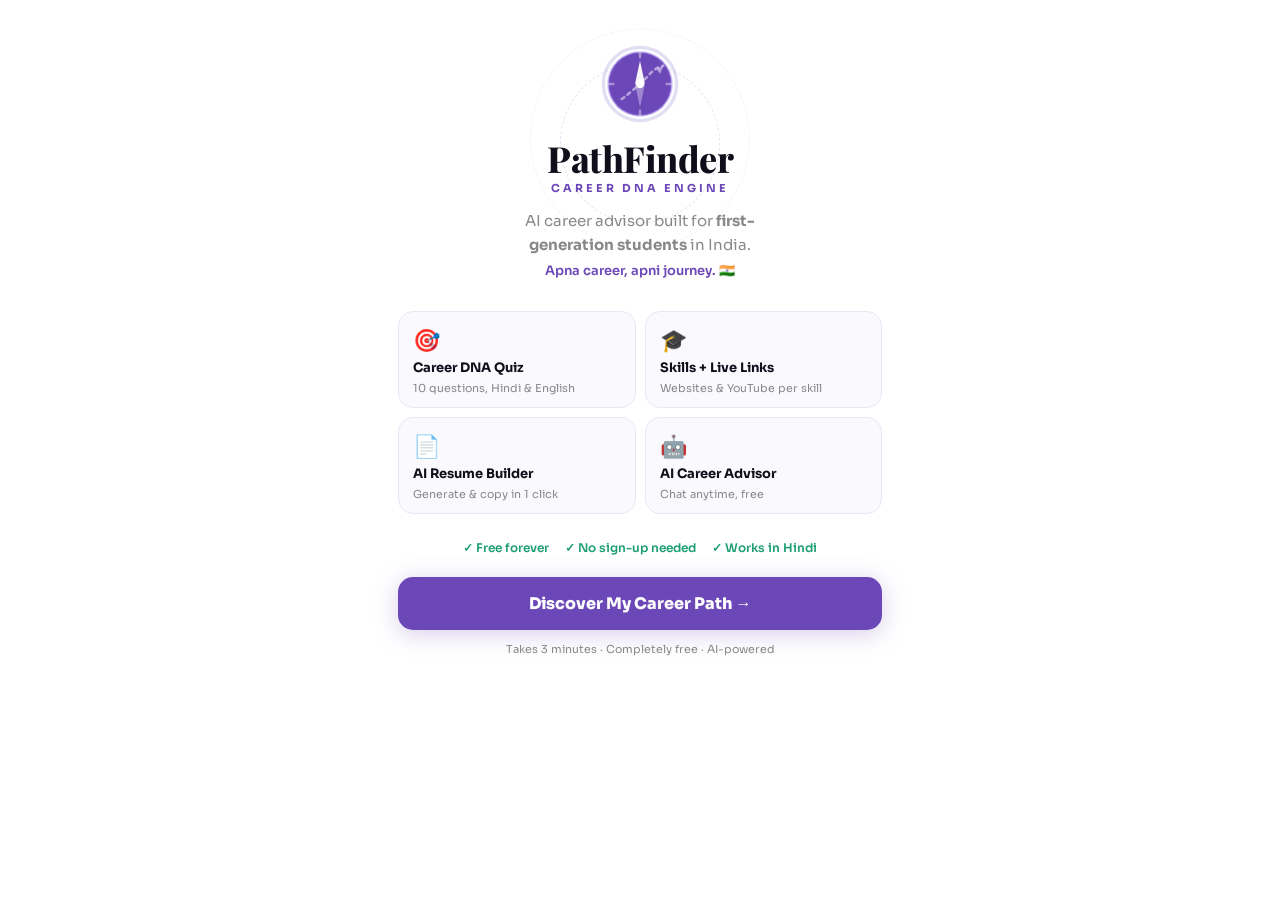
==== index.html @ ec202cc6 "Add files via upload" ====
<!DOCTYPE html>
<html lang="en">
<head>

  <meta charset="UTF-8"/>
  <meta name="viewport" content="width=device-width, initial-scale=1.0, maximum-scale=1.0"/>
  <meta name="theme-color" content="#6C47B8"/>
  <meta name="description" content="PathFinder — Free AI career advisor for first-generation college students in India. Discover your career path, build your resume, and get personalised guidance."/>
  <meta name="keywords" content="career guidance India, first generation students, career advisor, job finder India, resume builder"/>
  <meta name="author" content="Sreenivas Eerla"/>

  <!-- Open Graph (WhatsApp / Social preview) -->
  <meta property="og:title"       content="PathFinder — Career DNA Engine"/>
  <meta property="og:description" content="Free AI career advisor for first-generation students in India. Apna career, apni journey."/>
  <meta property="og:type"        content="website"/>
  <meta property="og:url"         content="https://eerlasreenivas.github.io/pathfinder"/>

  <title>PathFinder — Career DNA Engine</title>

  <!-- Google Fonts -->
  <link rel="preconnect" href="https://fonts.googleapis.com"/>
  <link rel="preconnect" href="https://fonts.gstatic.com" crossorigin/>
  <link href="https://fonts.googleapis.com/css2?family=Playfair+Display:wght@700;800&family=Sora:wght@400;600;700;800&display=swap" rel="stylesheet"/>

  <!-- PathFinder Stylesheet -->
  <link rel="stylesheet" href="styles.css"/>

</head>
<body>

<!-- ══════════════════════════════════════════════════════
     SPLASH / LANDING SCREEN
════════════════════════════════════════════════════════ -->
<div id="splash" class="screen active">
  <div class="splash-hero">
    <div class="splash-orbit-1"></div>
    <div class="splash-orbit-2"></div>

    <!-- Logo mark (SVG compass) -->
    <div class="splash-logo-wrap">
      <svg width="80" height="80" viewBox="0 0 48 48" fill="none" aria-label="PathFinder Logo">
        <circle cx="24" cy="24" r="22" stroke="#6C47B8" stroke-width="2" opacity="0.18"/>
        <circle cx="24" cy="24" r="19" fill="#6C47B8"/>
        <circle cx="24" cy="24" r="19" stroke="#9B7DE8" stroke-width="1.5" opacity="0.4"/>
        <polygon points="24,10 27,24 24,22 21,24" fill="white" opacity="0.95"/>
        <polygon points="24,38 21,24 24,26 27,24" fill="white" opacity="0.35"/>
        <circle cx="24" cy="24" r="2.5" fill="white"/>
        <line x1="24" y1="5"  x2="24" y2="8"  stroke="white" stroke-width="1.5" stroke-linecap="round" opacity="0.4"/>
        <line x1="24" y1="40" x2="24" y2="43" stroke="white" stroke-width="1.5" stroke-linecap="round" opacity="0.4"/>
        <line x1="5"  y1="24" x2="8"  y2="24" stroke="white" stroke-width="1.5" stroke-linecap="round" opacity="0.4"/>
        <line x1="40" y1="24" x2="43" y2="24" stroke="white" stroke-width="1.5" stroke-linecap="round" opacity="0.4"/>
        <path d="M 13 33 Q 20 28 28 20 Q 33 14 38 13" stroke="white" stroke-width="1.5"
              stroke-linecap="round" fill="none" opacity="0.5" stroke-dasharray="2 2.5"/>
        <polygon points="38,13 34,15 36,18" fill="white" opacity="0.5"/>
      </svg>
    </div>

    <h1 class="wordmark">PathFinder</h1>
    <div class="splash-subtitle">CAREER DNA ENGINE</div>
    <p class="splash-tagline">
      AI career advisor built for <strong>first-generation students</strong> in India.
    </p>
    <p class="splash-hindi">Apna career, apni journey. 🇮🇳</p>
  </div>

  <!-- Feature grid -->
  <div class="feature-grid">
    <div class="feature-card">
      <span class="icon">🎯</span>
      <span class="title">Career DNA Quiz</span>
      <span class="desc">10 questions, Hindi &amp; English</span>
    </div>
    <div class="feature-card">
      <span class="icon">🎓</span>
      <span class="title">Skills + Live Links</span>
      <span class="desc">Websites &amp; YouTube per skill</span>
    </div>
    <div class="feature-card">
      <span class="icon">📄</span>
      <span class="title">AI Resume Builder</span>
      <span class="desc">Generate &amp; copy in 1 click</span>
    </div>
    <div class="feature-card">
      <span class="icon">🤖</span>
      <span class="title">AI Career Advisor</span>
      <span class="desc">Chat anytime, free</span>
    </div>
  </div>

  <!-- Trust badges -->
  <div class="trust-row">
    <span class="trust-badge">✓ Free forever</span>
    <span class="trust-badge">✓ No sign-up needed</span>
    <span class="trust-badge">✓ Works in Hindi</span>
  </div>

  <!-- CTA -->
  <button class="cta-btn" onclick="showScreen('quiz')">
    Discover My Career Path →
  </button>
  <p class="cta-note">Takes 3 minutes · Completely free · AI-powered</p>
</div>


<!-- ══════════════════════════════════════════════════════
     QUIZ SCREEN
════════════════════════════════════════════════════════ -->
<div id="quiz" class="screen">
  <div class="quiz-header">
    <div class="quiz-header-row">
      <!-- Mini logo in quiz header -->
      <div class="quiz-logo-row">
        <svg width="28" height="28" viewBox="0 0 48 48" fill="none" aria-hidden="true">
          <circle cx="24" cy="24" r="19" fill="#6C47B8"/>
          <polygon points="24,10 27,24 24,22 21,24" fill="white" opacity="0.95"/>
          <polygon points="24,38 21,24 24,26 27,24" fill="white" opacity="0.35"/>
          <circle cx="24" cy="24" r="2.5" fill="white"/>
        </svg>
        <span class="quiz-logo-text">PathFinder</span>
      </div>
      <span id="q-counter" class="quiz-counter">1 / 10</span>
    </div>
    <!-- Progress bar -->
    <div class="progress-track">
      <div id="q-progress" class="progress-fill"></div>
    </div>
  </div>

  <div id="q-label" class="q-label">QUESTION 1</div>
  <div id="q-text"  class="q-text"></div>
  <div id="q-input" class="q-input-wrap"></div>
  <div id="q-error" class="q-error"></div>

  <div class="quiz-nav">
    <button id="q-back" class="btn-back" onclick="quizBack()" style="display:none;">←</button>
    <button id="q-next" class="btn-next" onclick="quizNext()">Next →</button>
  </div>
</div>


<!-- ══════════════════════════════════════════════════════
     LOADING SCREEN
════════════════════════════════════════════════════════ -->
<div id="loading" class="screen">
  <!-- Logo mark -->
  <div style="display:flex;justify-content:center;margin-bottom:16px;">
    <svg width="64" height="64" viewBox="0 0 48 48" fill="none" aria-label="PathFinder">
      <circle cx="24" cy="24" r="22" stroke="#6C47B8" stroke-width="2" opacity="0.18"/>
      <circle cx="24" cy="24" r="19" fill="#6C47B8"/>
      <polygon points="24,10 27,24 24,22 21,24" fill="white" opacity="0.95"/>
      <polygon points="24,38 21,24 24,26 27,24" fill="white" opacity="0.35"/>
      <circle cx="24" cy="24" r="2.5" fill="white"/>
    </svg>
  </div>
  <div class="loading-title">Analysing your Career DNA…</div>
  <p class="loading-sub">Mapping your profile across thousands of career trajectories in India.</p>
  <div class="spinner">
    <div class="dot"></div>
    <div class="dot"></div>
    <div class="dot"></div>
  </div>
</div>


<!-- ══════════════════════════════════════════════════════
     RESULTS SCREEN
════════════════════════════════════════════════════════ -->
<div id="results" class="screen">

  <!-- Results header with logo -->
  <div class="results-header">
    <div class="results-logo-row">
      <svg width="36" height="36" viewBox="0 0 48 48" fill="none" aria-hidden="true">
        <circle cx="24" cy="24" r="19" fill="#6C47B8"/>
        <polygon points="24,10 27,24 24,22 21,24" fill="white" opacity="0.95"/>
        <polygon points="24,38 21,24 24,26 27,24" fill="white" opacity="0.35"/>
        <circle cx="24" cy="24" r="2.5" fill="white"/>
      </svg>
      <div>
        <div style="font-size:18px;font-weight:800;font-family:var(--serif);color:var(--dark);">PathFinder</div>
        <div style="font-size:9px;font-weight:600;color:var(--muted);letter-spacing:0.8px;">CAREER DNA ENGINE</div>
      </div>
    </div>
    <div class="results-title">Your Career DNA Results</div>
    <p class="results-sub">3 personalised paths · skills with links · resume builder · AI advisor</p>
  </div>

  <!-- Path selector pills (JS-rendered) -->
  <div id="path-pills" class="path-pills"></div>

  <!-- Score overview cards (JS-rendered) -->
  <div id="score-grid" class="score-grid"></div>

  <!-- Tab navigation -->
  <div class="tabs" id="main-tabs">
    <button class="tab-btn active" onclick="switchTab('main',    this)">⭐ Main Path</button>
    <button class="tab-btn"        onclick="switchTab('roadmap', this)">🗺️ Roadmap</button>
    <button class="tab-btn"        onclick="switchTab('skills',  this)">🎯 Skills</button>
    <button class="tab-btn"        onclick="switchTab('resume',  this)">📄 Resume</button>
    <button class="tab-btn"        onclick="switchTab('chat',    this)">🤖 Advisor</button>
  </div>

  <!-- Tab content panels (JS-rendered) -->
  <div id="tab-main"></div>
  <div id="tab-roadmap" style="display:none;"></div>
  <div id="tab-skills"  style="display:none;"></div>
  <div id="tab-resume"  style="display:none;"></div>
  <div id="tab-chat"    style="display:none;"></div>

  <!-- Reset button -->
  <button class="btn-reset" onclick="resetApp()">← Start Over</button>

</div><!-- /#results -->


<!-- PathFinder Application Logic -->
<script src="app.js"></script>

</body>
</html>
---- styles.css ----
/* ═══════════════════════════════════════════════════════
   PathFinder — Career DNA Engine
   styles.css
   Author: Sreenivas Eerla (EERLASREENIVAS)
   GitHub: https://github.com/EERLASREENIVAS/pathfinder
═══════════════════════════════════════════════════════ */

/* ── CSS Variables ──────────────────────────────────── */
:root {
  --purple:  #6C47B8;
  --purpleL: #EDE8FA;
  --purpleM: #9B7DE8;
  --teal:    #1D9E75;
  --tealL:   #E0F7F0;
  --coral:   #D95C2D;
  --coralL:  #FDF0EB;
  --amber:   #C47F17;
  --amberL:  #FEF3DC;
  --dark:    #0F0E1A;
  --muted:   #888888;
  --border:  #EAE6F4;
  --font:    'Sora', sans-serif;
  --serif:   'Playfair Display', serif;
}

/* ── Reset & Base ───────────────────────────────────── */
*, *::before, *::after {
  box-sizing: border-box;
  margin: 0;
  padding: 0;
  -webkit-tap-highlight-color: transparent;
}

body {
  font-family: var(--font);
  background: #ffffff;
  color: var(--dark);
  min-height: 100vh;
  -webkit-font-smoothing: antialiased;
}

a {
  text-decoration: none;
}

button {
  font-family: var(--font);
  cursor: pointer;
  border: none;
  outline: none;
}

button:active {
  transform: scale(0.97);
}

input,
textarea,
select {
  font-family: var(--font);
  outline: none;
  border: 1.5px solid var(--border);
  border-radius: 12px;
  padding: 11px 14px;
  font-size: 14px;
  width: 100%;
  color: var(--dark);
  background: #ffffff;
  transition: border-color 0.2s;
}

input:focus,
textarea:focus {
  border-color: var(--purple);
}

/* ── Scrollbar ──────────────────────────────────────── */
::-webkit-scrollbar {
  width: 4px;
  height: 4px;
}
::-webkit-scrollbar-track {
  background: transparent;
}
::-webkit-scrollbar-thumb {
  background: #D0CAE8;
  border-radius: 99px;
}

/* ── Animations ─────────────────────────────────────── */
@keyframes bounce {
  0%, 100% { transform: translateY(0); }
  50%       { transform: translateY(-10px); }
}

@keyframes fadeUp {
  from { opacity: 0; transform: translateY(16px); }
  to   { opacity: 1; transform: translateY(0); }
}

@keyframes spin {
  from { transform: rotate(0deg); }
  to   { transform: rotate(360deg); }
}

/* ── Screen Manager ─────────────────────────────────── */
.screen {
  display: none;
  animation: fadeUp 0.45s ease both;
}
.screen.active {
  display: block;
}

/* ── Splash Screen ──────────────────────────────────── */
#splash {
  max-width: 520px;
  margin: 0 auto;
  padding: 0 18px 60px;
}

.splash-hero {
  text-align: center;
  padding: 44px 0 32px;
  position: relative;
}

.splash-orbit-1 {
  position: absolute;
  top: 50%;
  left: 50%;
  transform: translate(-50%, -58%);
  width: 160px;
  height: 160px;
  border-radius: 50%;
  border: 1px dashed rgba(108, 71, 184, 0.16);
  pointer-events: none;
}

.splash-orbit-2 {
  position: absolute;
  top: 50%;
  left: 50%;
  transform: translate(-50%, -58%);
  width: 220px;
  height: 220px;
  border-radius: 50%;
  border: 1px dashed rgba(108, 71, 184, 0.08);
  pointer-events: none;
}

.splash-logo-wrap {
  display: flex;
  justify-content: center;
  margin-bottom: 16px;
}

.wordmark {
  font-size: 36px;
  font-weight: 800;
  font-family: var(--serif);
  color: var(--dark);
  letter-spacing: -0.5px;
  line-height: 1;
  margin-bottom: 5px;
}

.splash-subtitle {
  font-size: 11px;
  font-weight: 700;
  color: var(--purple);
  letter-spacing: 3px;
  margin-bottom: 14px;
}

.splash-tagline {
  font-size: 15px;
  color: var(--muted);
  line-height: 1.6;
  max-width: 300px;
  margin: 0 auto 5px;
}

.splash-hindi {
  font-size: 13px;
  color: var(--purple);
  font-weight: 600;
}

.feature-grid {
  display: grid;
  grid-template-columns: 1fr 1fr;
  gap: 9px;
  margin-bottom: 26px;
}

.feature-card {
  border-radius: 15px;
  padding: 15px 14px 12px;
  border: 1.5px solid var(--border);
  background: #FAFAFE;
  display: flex;
  flex-direction: column;
  gap: 5px;
}

.feature-card .icon  { font-size: 22px; }
.feature-card .title { font-size: 13px; font-weight: 700; color: var(--dark); }
.feature-card .desc  { font-size: 11px; color: var(--muted); }

.trust-row {
  display: flex;
  justify-content: center;
  gap: 16px;
  margin-bottom: 22px;
  flex-wrap: wrap;
}

.trust-badge {
  font-size: 12px;
  color: var(--teal);
  font-weight: 600;
}

.cta-btn {
  width: 100%;
  padding: 16px;
  border-radius: 15px;
  background: var(--purple);
  color: #ffffff;
  font-size: 16px;
  font-weight: 800;
  box-shadow: 0 4px 24px rgba(108, 71, 184, 0.27);
  transition: transform 0.15s, box-shadow 0.15s;
}

.cta-btn:hover {
  transform: translateY(-2px);
  box-shadow: 0 8px 32px rgba(108, 71, 184, 0.33);
}

.cta-note {
  text-align: center;
  font-size: 11px;
  color: var(--muted);
  margin-top: 12px;
}

/* ── Quiz Screen ────────────────────────────────────── */
#quiz {
  max-width: 520px;
  margin: 0 auto;
  padding: 0 16px 50px;
}

.quiz-header {
  padding-top: 22px;
  padding-bottom: 18px;
}

.quiz-header-row {
  display: flex;
  align-items: center;
  justify-content: space-between;
  margin-bottom: 10px;
}

.quiz-logo-row {
  display: flex;
  align-items: center;
  gap: 8px;
}

.quiz-logo-text {
  font-size: 15px;
  font-weight: 800;
  font-family: var(--serif);
  color: var(--dark);
}

.quiz-counter {
  font-size: 11px;
  color: var(--muted);
}

.progress-track {
  height: 5px;
  background: #EAE6F4;
  border-radius: 99px;
  overflow: hidden;
}

.progress-fill {
  height: 100%;
  background: linear-gradient(90deg, var(--purple), var(--teal));
  border-radius: 99px;
  transition: width 0.4s ease;
  width: 10%;
}

.q-label {
  font-size: 10px;
  font-weight: 700;
  color: var(--muted);
  letter-spacing: 1.2px;
  margin-bottom: 9px;
}

.q-text {
  font-size: 21px;
  font-weight: 800;
  font-family: var(--serif);
  color: var(--dark);
  line-height: 1.3;
  margin-bottom: 18px;
}

.q-input-wrap {
  margin-bottom: 20px;
}

.q-error {
  color: #c0392b;
  font-size: 12px;
  background: #fdf0ef;
  padding: 10px;
  border-radius: 10px;
  margin-bottom: 12px;
  display: none;
}

.quiz-nav {
  display: flex;
  gap: 9px;
}

.btn-back {
  padding: 12px 18px;
  border-radius: 12px;
  border: 1.5px solid var(--border);
  background: #ffffff;
  color: var(--muted);
  font-size: 13px;
}

.btn-next {
  flex: 1;
  padding: 12px 18px;
  border-radius: 12px;
  background: var(--purple);
  color: #ffffff;
  font-size: 14px;
  font-weight: 700;
}

.btn-next:disabled {
  background: #E0DCF0;
  color: var(--muted);
  cursor: default;
}

/* Quiz option styles */
.sel-opt {
  padding: 11px 15px;
  border-radius: 11px;
  border: 1.5px solid var(--border);
  background: #ffffff;
  color: #444444;
  font-size: 13px;
  font-weight: 400;
  cursor: pointer;
  text-align: left;
  width: 100%;
  margin-bottom: 7px;
  transition: all 0.15s;
  font-family: var(--font);
}

.sel-opt.selected {
  border-color: var(--purple);
  background: var(--purpleL);
  color: var(--purple);
  font-weight: 700;
}

/* Multiselect pills */
.ms-wrap {
  display: flex;
  flex-wrap: wrap;
  gap: 8px;
}

.ms-opt {
  padding: 8px 14px;
  border-radius: 99px;
  border: 1.5px solid #DDDDDD;
  background: #ffffff;
  color: #555555;
  font-size: 13px;
  font-weight: 400;
  cursor: pointer;
  transition: all 0.15s;
  font-family: var(--font);
}

.ms-opt.selected {
  border-color: var(--purple);
  background: var(--purpleL);
  color: var(--purple);
  font-weight: 600;
}

/* ── Loading Screen ─────────────────────────────────── */
#loading {
  max-width: 520px;
  margin: 0 auto;
  padding: 60px 20px;
  text-align: center;
}

.loading-title {
  font-size: 20px;
  font-weight: 800;
  font-family: var(--serif);
  color: var(--dark);
  margin-bottom: 10px;
}

.loading-sub {
  color: var(--muted);
  font-size: 13px;
  line-height: 1.6;
  max-width: 260px;
  margin: 0 auto 20px;
}

.spinner {
  display: flex;
  gap: 6px;
  justify-content: center;
}

.dot {
  width: 9px;
  height: 9px;
  border-radius: 99px;
  background: var(--purple);
  animation: bounce 1.2s ease-in-out infinite;
}
.dot:nth-child(2) { animation-delay: 0.18s; }
.dot:nth-child(3) { animation-delay: 0.36s; }

/* ── Results Screen ─────────────────────────────────── */
#results {
  max-width: 640px;
  margin: 0 auto;
  padding: 0 14px 70px;
}

.results-header {
  text-align: center;
  padding: 20px 0 14px;
}

.results-logo-row {
  display: flex;
  justify-content: center;
  align-items: center;
  gap: 9px;
  margin-bottom: 10px;
}

.results-title {
  font-size: 18px;
  font-weight: 800;
  font-family: var(--serif);
  color: var(--dark);
  margin-bottom: 4px;
}

.results-sub {
  color: var(--muted);
  font-size: 11px;
}

/* Path pills row */
.path-pills {
  display: flex;
  gap: 7px;
  overflow-x: auto;
  padding-bottom: 4px;
  margin-bottom: 14px;
}

.path-pill {
  flex-shrink: 0;
  padding: 7px 14px;
  border-radius: 99px;
  font-size: 11px;
  font-weight: 700;
  border: 2px solid var(--border);
  background: #ffffff;
  color: var(--muted);
  cursor: pointer;
  transition: all 0.2s;
  font-family: var(--font);
}

/* Score cards */
.score-grid {
  display: grid;
  grid-template-columns: repeat(3, 1fr);
  gap: 7px;
  margin-bottom: 14px;
}

.score-card {
  border-radius: 13px;
  padding: 11px;
  border: 1.5px solid var(--border);
  cursor: pointer;
  transition: all 0.2s;
}

.score-bar-wrap {
  display: flex;
  align-items: center;
  gap: 8px;
  margin-top: 5px;
}

.score-bar-bg {
  flex: 1;
  height: 6px;
  background: #E8E4F0;
  border-radius: 99px;
  overflow: hidden;
}

.score-bar-fill {
  height: 100%;
  border-radius: 99px;
  transition: width 1.4s cubic-bezier(0.16, 1, 0.3, 1);
}

/* ── Tab Bar ────────────────────────────────────────── */
.tabs {
  display: flex;
  background: #F4F1FB;
  border-radius: 13px;
  padding: 3px;
  margin-bottom: 14px;
  overflow-x: auto;
}

.tab-btn {
  flex: 0 0 auto;
  padding: 8px 11px;
  border-radius: 10px;
  background: transparent;
  color: var(--muted);
  font-size: 11px;
  font-weight: 400;
  white-space: nowrap;
  transition: all 0.2s;
  font-family: var(--font);
}

.tab-btn.active {
  background: #ffffff;
  color: var(--dark);
  font-weight: 700;
  box-shadow: 0 1px 4px rgba(0, 0, 0, 0.08);
}

/* ── Main Path Tab ──────────────────────────────────── */
.hero-banner {
  padding: 20px 20px 16px;
}

.stat-chip {
  background: rgba(255, 255, 255, 0.18);
  border-radius: 10px;
  padding: 7px 12px;
}

.stat-chip-label {
  font-size: 9px;
  color: rgba(255, 255, 255, 0.7);
  margin-bottom: 1px;
}

.stat-chip-value {
  font-size: 14px;
  font-weight: 800;
  color: #ffffff;
}

/* Milestone timeline */
.milestone-row {
  display: flex;
  gap: 11px;
}

.ms-icon {
  width: 36px;
  height: 36px;
  border-radius: 99px;
  display: flex;
  align-items: center;
  justify-content: center;
  font-size: 15px;
  flex-shrink: 0;
  border: 2px solid;
}

.ms-line {
  width: 2px;
  flex: 1;
  min-height: 18px;
  margin: 3px 0;
}

/* Job portal grid */
.job-grid {
  display: grid;
  grid-template-columns: 1fr 1fr;
  gap: 8px;
}

.job-card {
  display: flex;
  align-items: center;
  gap: 9px;
  padding: 10px 11px;
  border-radius: 11px;
  text-decoration: none;
  transition: background 0.15s;
}

/* ── Skills Tab ─────────────────────────────────────── */
.skill-card {
  border-radius: 14px;
  border: 1.5px solid var(--border);
  margin-bottom: 10px;
  overflow: hidden;
  transition: all 0.2s;
}

.skill-header {
  display: flex;
  align-items: center;
  gap: 11px;
  padding: 11px 13px;
  cursor: pointer;
  background: #ffffff;
}

.skill-body {
  padding: 0 13px 13px;
  border-top: 1px solid var(--border);
  display: none;
}

.skill-body.open {
  display: block;
}

/* Resource links */
.res-link {
  display: flex;
  align-items: center;
  gap: 9px;
  padding: 9px 11px;
  border-radius: 10px;
  margin-bottom: 6px;
  transition: border-color 0.15s;
}

.web-link {
  border: 1px solid var(--border);
  background: #FAFAFE;
  color: var(--dark);
}

.web-link:hover { border-color: var(--purple); }

.yt-link {
  border: 1px solid #FFDDDD;
  background: #FFF8F8;
  color: var(--dark);
}

.yt-link:hover { border-color: #FF4444; }

/* ── Resume Tab ─────────────────────────────────────── */
.resume-preview {
  background: #ffffff;
  border: 1px solid var(--border);
  border-radius: 16px;
  padding: 24px;
  line-height: 1.6;
  font-family: Georgia, serif;
}

.resume-section-title {
  font-size: 11px;
  font-weight: 700;
  letter-spacing: 0.8px;
  padding-bottom: 4px;
  margin-bottom: 8px;
  border-bottom: 1px solid;
}

/* ── Chat Tab ───────────────────────────────────────── */
.chat-wrap {
  display: flex;
  flex-direction: column;
  height: 400px;
  border-radius: 18px;
  border: 1.5px solid var(--border);
  overflow: hidden;
}

.chat-msgs {
  flex: 1;
  overflow-y: auto;
  padding: 13px 13px 8px;
  display: flex;
  flex-direction: column;
  gap: 8px;
}

.bubble {
  max-width: 82%;
  padding: 9px 13px;
  font-size: 13px;
  line-height: 1.6;
  white-space: pre-wrap;
}

.bubble.user {
  border-radius: 18px 18px 4px 18px;
  background: var(--purple);
  color: #ffffff;
  align-self: flex-end;
}

.bubble.bot {
  border-radius: 18px 18px 18px 4px;
  background: #F4F1FB;
  color: var(--dark);
  align-self: flex-start;
}

/* ── Reset / Misc Buttons ───────────────────────────── */
.btn-reset {
  width: 100%;
  margin-top: 14px;
  padding: 12px;
  border-radius: 13px;
  border: 1.5px solid var(--border);
  background: #ffffff;
  color: var(--muted);
  font-size: 12px;
  font-family: var(--font);
}

/* ── Responsive ─────────────────────────────────────── */
@media (max-width: 400px) {
  .score-grid       { grid-template-columns: 1fr 1fr; }
  .job-grid         { grid-template-columns: 1fr; }
  .wordmark         { font-size: 30px !important; }
  .feature-grid     { grid-template-columns: 1fr 1fr; }
}

@media (max-width: 320px) {
  .tabs             { gap: 0; }
  .tab-btn          { padding: 8px 8px; font-size: 10px; }
}
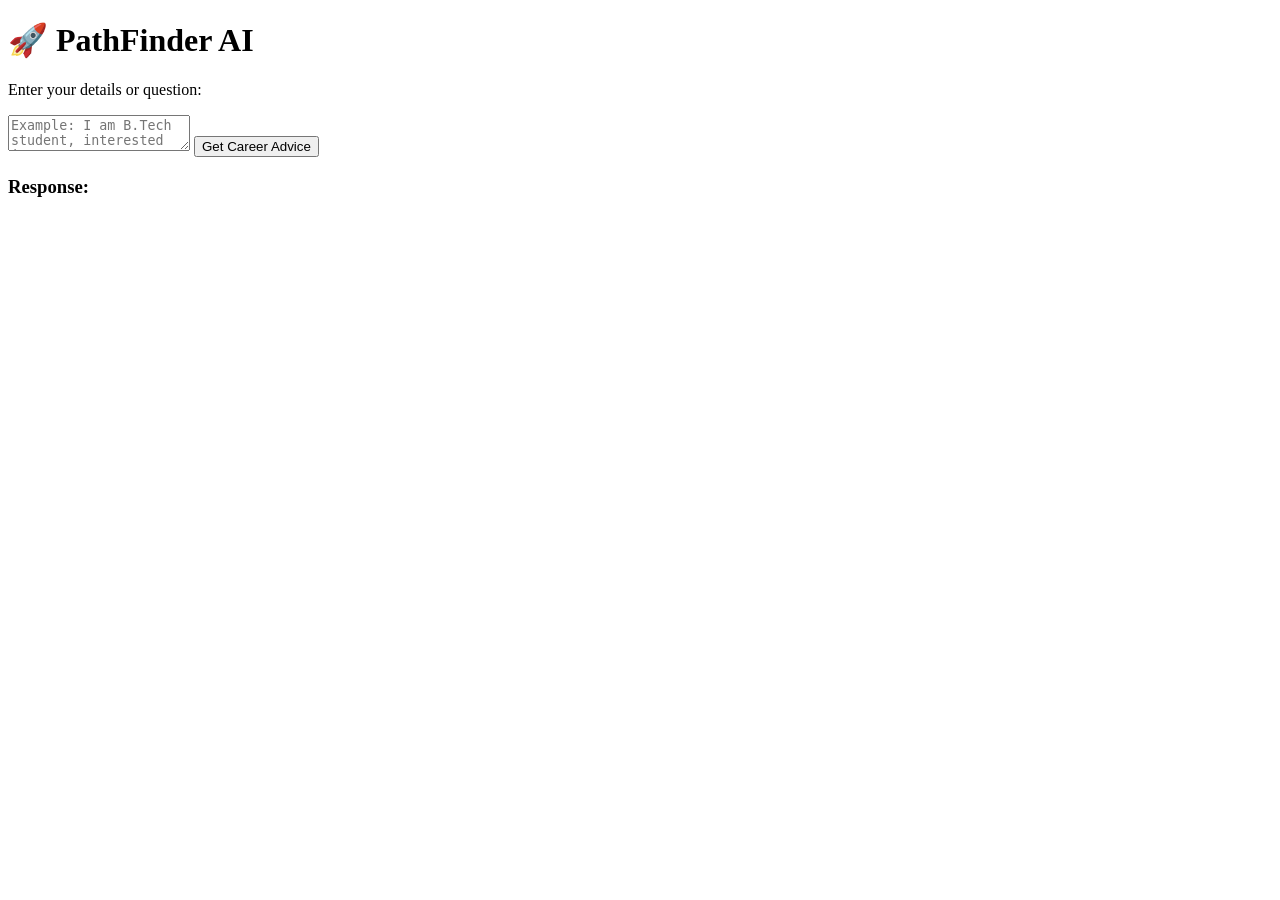
==== commit 1f798663: "Create index.html" ====
--- a/index.html
+++ b/index.html
@@ -1,220 +1,26 @@
 <!DOCTYPE html>
 <html lang="en">
 <head>
+  <meta charset="UTF-8">
+  <title>PathFinder AI</title>
+  <meta name="viewport" content="width=device-width, initial-scale=1.0">
 
-  <meta charset="UTF-8"/>
-  <meta name="viewport" content="width=device-width, initial-scale=1.0, maximum-scale=1.0"/>
-  <meta name="theme-color" content="#6C47B8"/>
-  <meta name="description" content="PathFinder — Free AI career advisor for first-generation college students in India. Discover your career path, build your resume, and get personalised guidance."/>
-  <meta name="keywords" content="career guidance India, first generation students, career advisor, job finder India, resume builder"/>
-  <meta name="author" content="Sreenivas Eerla"/>
-
-  <!-- Open Graph (WhatsApp / Social preview) -->
-  <meta property="og:title"       content="PathFinder — Career DNA Engine"/>
-  <meta property="og:description" content="Free AI career advisor for first-generation students in India. Apna career, apni journey."/>
-  <meta property="og:type"        content="website"/>
-  <meta property="og:url"         content="https://eerlasreenivas.github.io/pathfinder"/>
-
-  <title>PathFinder — Career DNA Engine</title>
-
-  <!-- Google Fonts -->
-  <link rel="preconnect" href="https://fonts.googleapis.com"/>
-  <link rel="preconnect" href="https://fonts.gstatic.com" crossorigin/>
-  <link href="https://fonts.googleapis.com/css2?family=Playfair+Display:wght@700;800&family=Sora:wght@400;600;700;800&display=swap" rel="stylesheet"/>
-
-  <!-- PathFinder Stylesheet -->
-  <link rel="stylesheet" href="styles.css"/>
-
+  <link rel="stylesheet" href="styles.css">
 </head>
 <body>
 
-<!-- ══════════════════════════════════════════════════════
-     SPLASH / LANDING SCREEN
-════════════════════════════════════════════════════════ -->
-<div id="splash" class="screen active">
-  <div class="splash-hero">
-    <div class="splash-orbit-1"></div>
-    <div class="splash-orbit-2"></div>
+  <div class="container">
+    <h1>🚀 PathFinder AI</h1>
+    <p>Enter your details or question:</p>
 
-    <!-- Logo mark (SVG compass) -->
-    <div class="splash-logo-wrap">
-      <svg width="80" height="80" viewBox="0 0 48 48" fill="none" aria-label="PathFinder Logo">
-        <circle cx="24" cy="24" r="22" stroke="#6C47B8" stroke-width="2" opacity="0.18"/>
-        <circle cx="24" cy="24" r="19" fill="#6C47B8"/>
-        <circle cx="24" cy="24" r="19" stroke="#9B7DE8" stroke-width="1.5" opacity="0.4"/>
-        <polygon points="24,10 27,24 24,22 21,24" fill="white" opacity="0.95"/>
-        <polygon points="24,38 21,24 24,26 27,24" fill="white" opacity="0.35"/>
-        <circle cx="24" cy="24" r="2.5" fill="white"/>
-        <line x1="24" y1="5"  x2="24" y2="8"  stroke="white" stroke-width="1.5" stroke-linecap="round" opacity="0.4"/>
-        <line x1="24" y1="40" x2="24" y2="43" stroke="white" stroke-width="1.5" stroke-linecap="round" opacity="0.4"/>
-        <line x1="5"  y1="24" x2="8"  y2="24" stroke="white" stroke-width="1.5" stroke-linecap="round" opacity="0.4"/>
-        <line x1="40" y1="24" x2="43" y2="24" stroke="white" stroke-width="1.5" stroke-linecap="round" opacity="0.4"/>
-        <path d="M 13 33 Q 20 28 28 20 Q 33 14 38 13" stroke="white" stroke-width="1.5"
-              stroke-linecap="round" fill="none" opacity="0.5" stroke-dasharray="2 2.5"/>
-        <polygon points="38,13 34,15 36,18" fill="white" opacity="0.5"/>
-      </svg>
-    </div>
+    <textarea id="input" placeholder="Example: I am B.Tech student, interested in AI..."></textarea>
 
-    <h1 class="wordmark">PathFinder</h1>
-    <div class="splash-subtitle">CAREER DNA ENGINE</div>
-    <p class="splash-tagline">
-      AI career advisor built for <strong>first-generation students</strong> in India.
-    </p>
-    <p class="splash-hindi">Apna career, apni journey. 🇮🇳</p>
+    <button onclick="send()">Get Career Advice</button>
+
+    <h3>Response:</h3>
+    <div id="output"></div>
   </div>
 
-  <!-- Feature grid -->
-  <div class="feature-grid">
-    <div class="feature-card">
-      <span class="icon">🎯</span>
-      <span class="title">Career DNA Quiz</span>
-      <span class="desc">10 questions, Hindi &amp; English</span>
-    </div>
-    <div class="feature-card">
-      <span class="icon">🎓</span>
-      <span class="title">Skills + Live Links</span>
-      <span class="desc">Websites &amp; YouTube per skill</span>
-    </div>
-    <div class="feature-card">
-      <span class="icon">📄</span>
-      <span class="title">AI Resume Builder</span>
-      <span class="desc">Generate &amp; copy in 1 click</span>
-    </div>
-    <div class="feature-card">
-      <span class="icon">🤖</span>
-      <span class="title">AI Career Advisor</span>
-      <span class="desc">Chat anytime, free</span>
-    </div>
-  </div>
-
-  <!-- Trust badges -->
-  <div class="trust-row">
-    <span class="trust-badge">✓ Free forever</span>
-    <span class="trust-badge">✓ No sign-up needed</span>
-    <span class="trust-badge">✓ Works in Hindi</span>
-  </div>
-
-  <!-- CTA -->
-  <button class="cta-btn" onclick="showScreen('quiz')">
-    Discover My Career Path →
-  </button>
-  <p class="cta-note">Takes 3 minutes · Completely free · AI-powered</p>
-</div>
-
-
-<!-- ══════════════════════════════════════════════════════
-     QUIZ SCREEN
-════════════════════════════════════════════════════════ -->
-<div id="quiz" class="screen">
-  <div class="quiz-header">
-    <div class="quiz-header-row">
-      <!-- Mini logo in quiz header -->
-      <div class="quiz-logo-row">
-        <svg width="28" height="28" viewBox="0 0 48 48" fill="none" aria-hidden="true">
-          <circle cx="24" cy="24" r="19" fill="#6C47B8"/>
-          <polygon points="24,10 27,24 24,22 21,24" fill="white" opacity="0.95"/>
-          <polygon points="24,38 21,24 24,26 27,24" fill="white" opacity="0.35"/>
-          <circle cx="24" cy="24" r="2.5" fill="white"/>
-        </svg>
-        <span class="quiz-logo-text">PathFinder</span>
-      </div>
-      <span id="q-counter" class="quiz-counter">1 / 10</span>
-    </div>
-    <!-- Progress bar -->
-    <div class="progress-track">
-      <div id="q-progress" class="progress-fill"></div>
-    </div>
-  </div>
-
-  <div id="q-label" class="q-label">QUESTION 1</div>
-  <div id="q-text"  class="q-text"></div>
-  <div id="q-input" class="q-input-wrap"></div>
-  <div id="q-error" class="q-error"></div>
-
-  <div class="quiz-nav">
-    <button id="q-back" class="btn-back" onclick="quizBack()" style="display:none;">←</button>
-    <button id="q-next" class="btn-next" onclick="quizNext()">Next →</button>
-  </div>
-</div>
-
-
-<!-- ══════════════════════════════════════════════════════
-     LOADING SCREEN
-════════════════════════════════════════════════════════ -->
-<div id="loading" class="screen">
-  <!-- Logo mark -->
-  <div style="display:flex;justify-content:center;margin-bottom:16px;">
-    <svg width="64" height="64" viewBox="0 0 48 48" fill="none" aria-label="PathFinder">
-      <circle cx="24" cy="24" r="22" stroke="#6C47B8" stroke-width="2" opacity="0.18"/>
-      <circle cx="24" cy="24" r="19" fill="#6C47B8"/>
-      <polygon points="24,10 27,24 24,22 21,24" fill="white" opacity="0.95"/>
-      <polygon points="24,38 21,24 24,26 27,24" fill="white" opacity="0.35"/>
-      <circle cx="24" cy="24" r="2.5" fill="white"/>
-    </svg>
-  </div>
-  <div class="loading-title">Analysing your Career DNA…</div>
-  <p class="loading-sub">Mapping your profile across thousands of career trajectories in India.</p>
-  <div class="spinner">
-    <div class="dot"></div>
-    <div class="dot"></div>
-    <div class="dot"></div>
-  </div>
-</div>
-
-
-<!-- ══════════════════════════════════════════════════════
-     RESULTS SCREEN
-════════════════════════════════════════════════════════ -->
-<div id="results" class="screen">
-
-  <!-- Results header with logo -->
-  <div class="results-header">
-    <div class="results-logo-row">
-      <svg width="36" height="36" viewBox="0 0 48 48" fill="none" aria-hidden="true">
-        <circle cx="24" cy="24" r="19" fill="#6C47B8"/>
-        <polygon points="24,10 27,24 24,22 21,24" fill="white" opacity="0.95"/>
-        <polygon points="24,38 21,24 24,26 27,24" fill="white" opacity="0.35"/>
-        <circle cx="24" cy="24" r="2.5" fill="white"/>
-      </svg>
-      <div>
-        <div style="font-size:18px;font-weight:800;font-family:var(--serif);color:var(--dark);">PathFinder</div>
-        <div style="font-size:9px;font-weight:600;color:var(--muted);letter-spacing:0.8px;">CAREER DNA ENGINE</div>
-      </div>
-    </div>
-    <div class="results-title">Your Career DNA Results</div>
-    <p class="results-sub">3 personalised paths · skills with links · resume builder · AI advisor</p>
-  </div>
-
-  <!-- Path selector pills (JS-rendered) -->
-  <div id="path-pills" class="path-pills"></div>
-
-  <!-- Score overview cards (JS-rendered) -->
-  <div id="score-grid" class="score-grid"></div>
-
-  <!-- Tab navigation -->
-  <div class="tabs" id="main-tabs">
-    <button class="tab-btn active" onclick="switchTab('main',    this)">⭐ Main Path</button>
-    <button class="tab-btn"        onclick="switchTab('roadmap', this)">🗺️ Roadmap</button>
-    <button class="tab-btn"        onclick="switchTab('skills',  this)">🎯 Skills</button>
-    <button class="tab-btn"        onclick="switchTab('resume',  this)">📄 Resume</button>
-    <button class="tab-btn"        onclick="switchTab('chat',    this)">🤖 Advisor</button>
-  </div>
-
-  <!-- Tab content panels (JS-rendered) -->
-  <div id="tab-main"></div>
-  <div id="tab-roadmap" style="display:none;"></div>
-  <div id="tab-skills"  style="display:none;"></div>
-  <div id="tab-resume"  style="display:none;"></div>
-  <div id="tab-chat"    style="display:none;"></div>
-
-  <!-- Reset button -->
-  <button class="btn-reset" onclick="resetApp()">← Start Over</button>
-
-</div><!-- /#results -->
-
-
-<!-- PathFinder Application Logic -->
-<script src="app.js"></script>
-
+  <script src="app.js"></script>
 </body>
 </html>
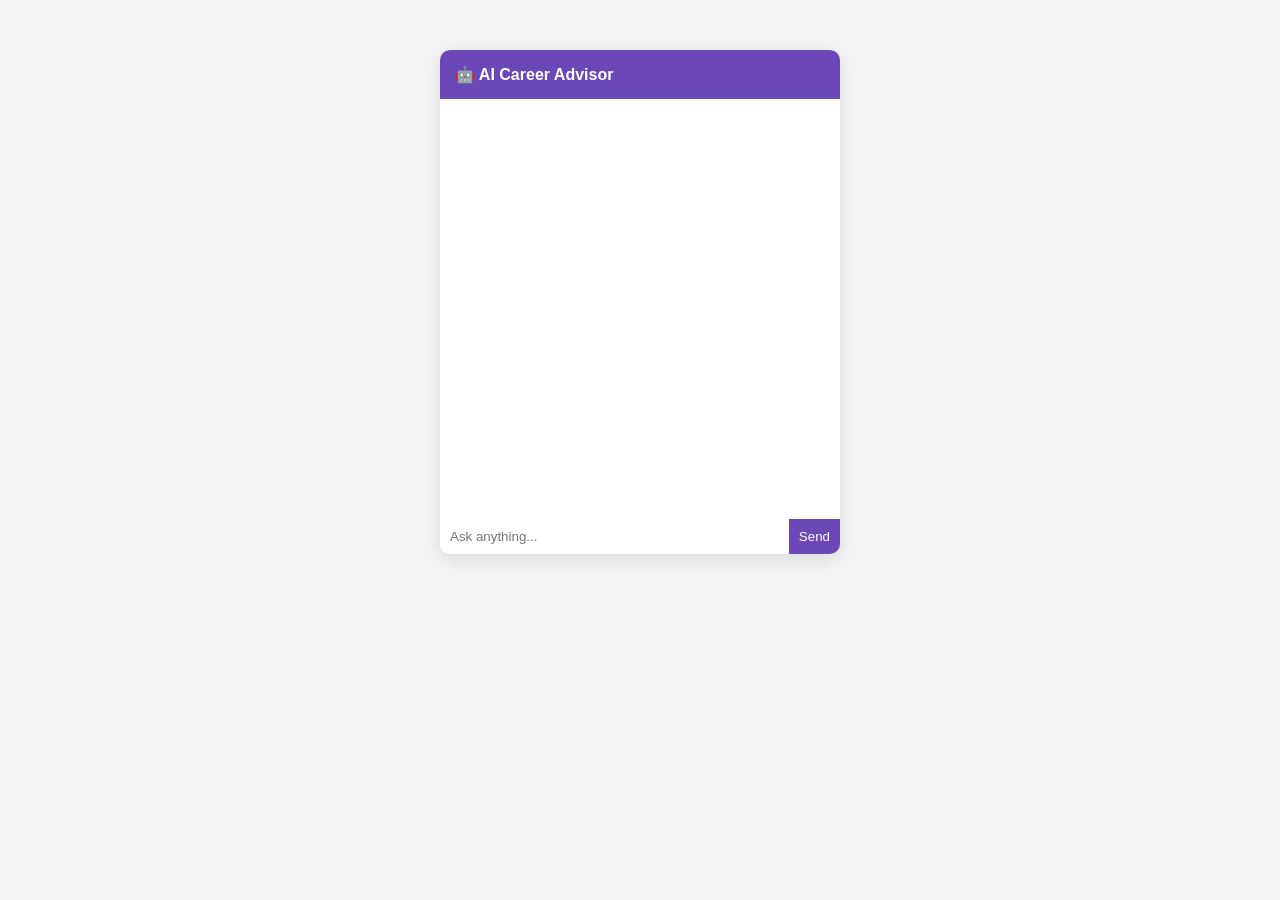
==== commit 47318f0d: "Update HTML structure and title for AI Career Chat" ====
--- a/index.html
+++ b/index.html
@@ -1,26 +1,22 @@
 <!DOCTYPE html>
-<html lang="en">
+<html>
 <head>
-  <meta charset="UTF-8">
-  <title>PathFinder AI</title>
-  <meta name="viewport" content="width=device-width, initial-scale=1.0">
-
+  <title>AI Career Chat</title>
   <link rel="stylesheet" href="styles.css">
 </head>
 <body>
 
-  <div class="container">
-    <h1>🚀 PathFinder AI</h1>
-    <p>Enter your details or question:</p>
+<div class="chat-container">
+  <div class="chat-header">🤖 AI Career Advisor</div>
 
-    <textarea id="input" placeholder="Example: I am B.Tech student, interested in AI..."></textarea>
+  <div id="chat-box" class="chat-box"></div>
 
-    <button onclick="send()">Get Career Advice</button>
+  <div class="input-area">
+    <input id="user-input" type="text" placeholder="Ask anything...">
+    <button onclick="sendMessage()">Send</button>
+  </div>
+</div>
 
-    <h3>Response:</h3>
-    <div id="output"></div>
-  </div>
-
-  <script src="app.js"></script>
+<script src="app.js"></script>
 </body>
 </html>
--- a/styles.css
+++ b/styles.css
@@ -0,0 +1,62 @@
+body {
+  font-family: Arial;
+  background: #f4f4f4;
+  display: flex;
+  justify-content: center;
+  margin-top: 50px;
+}
+
+.chat-container {
+  width: 400px;
+  background: white;
+  border-radius: 10px;
+  box-shadow: 0 5px 20px rgba(0,0,0,0.1);
+  overflow: hidden;
+}
+
+.chat-header {
+  background: #6C47B8;
+  color: white;
+  padding: 15px;
+  font-weight: bold;
+}
+
+.chat-box {
+  height: 400px;
+  overflow-y: auto;
+  padding: 10px;
+}
+
+.message {
+  margin: 10px 0;
+  padding: 10px;
+  border-radius: 10px;
+  max-width: 75%;
+}
+
+.user {
+  background: #6C47B8;
+  color: white;
+  margin-left: auto;
+}
+
+.bot {
+  background: #eee;
+}
+
+.input-area {
+  display: flex;
+}
+
+input {
+  flex: 1;
+  padding: 10px;
+  border: none;
+}
+
+button {
+  padding: 10px;
+  background: #6C47B8;
+  color: white;
+  border: none;
+}
